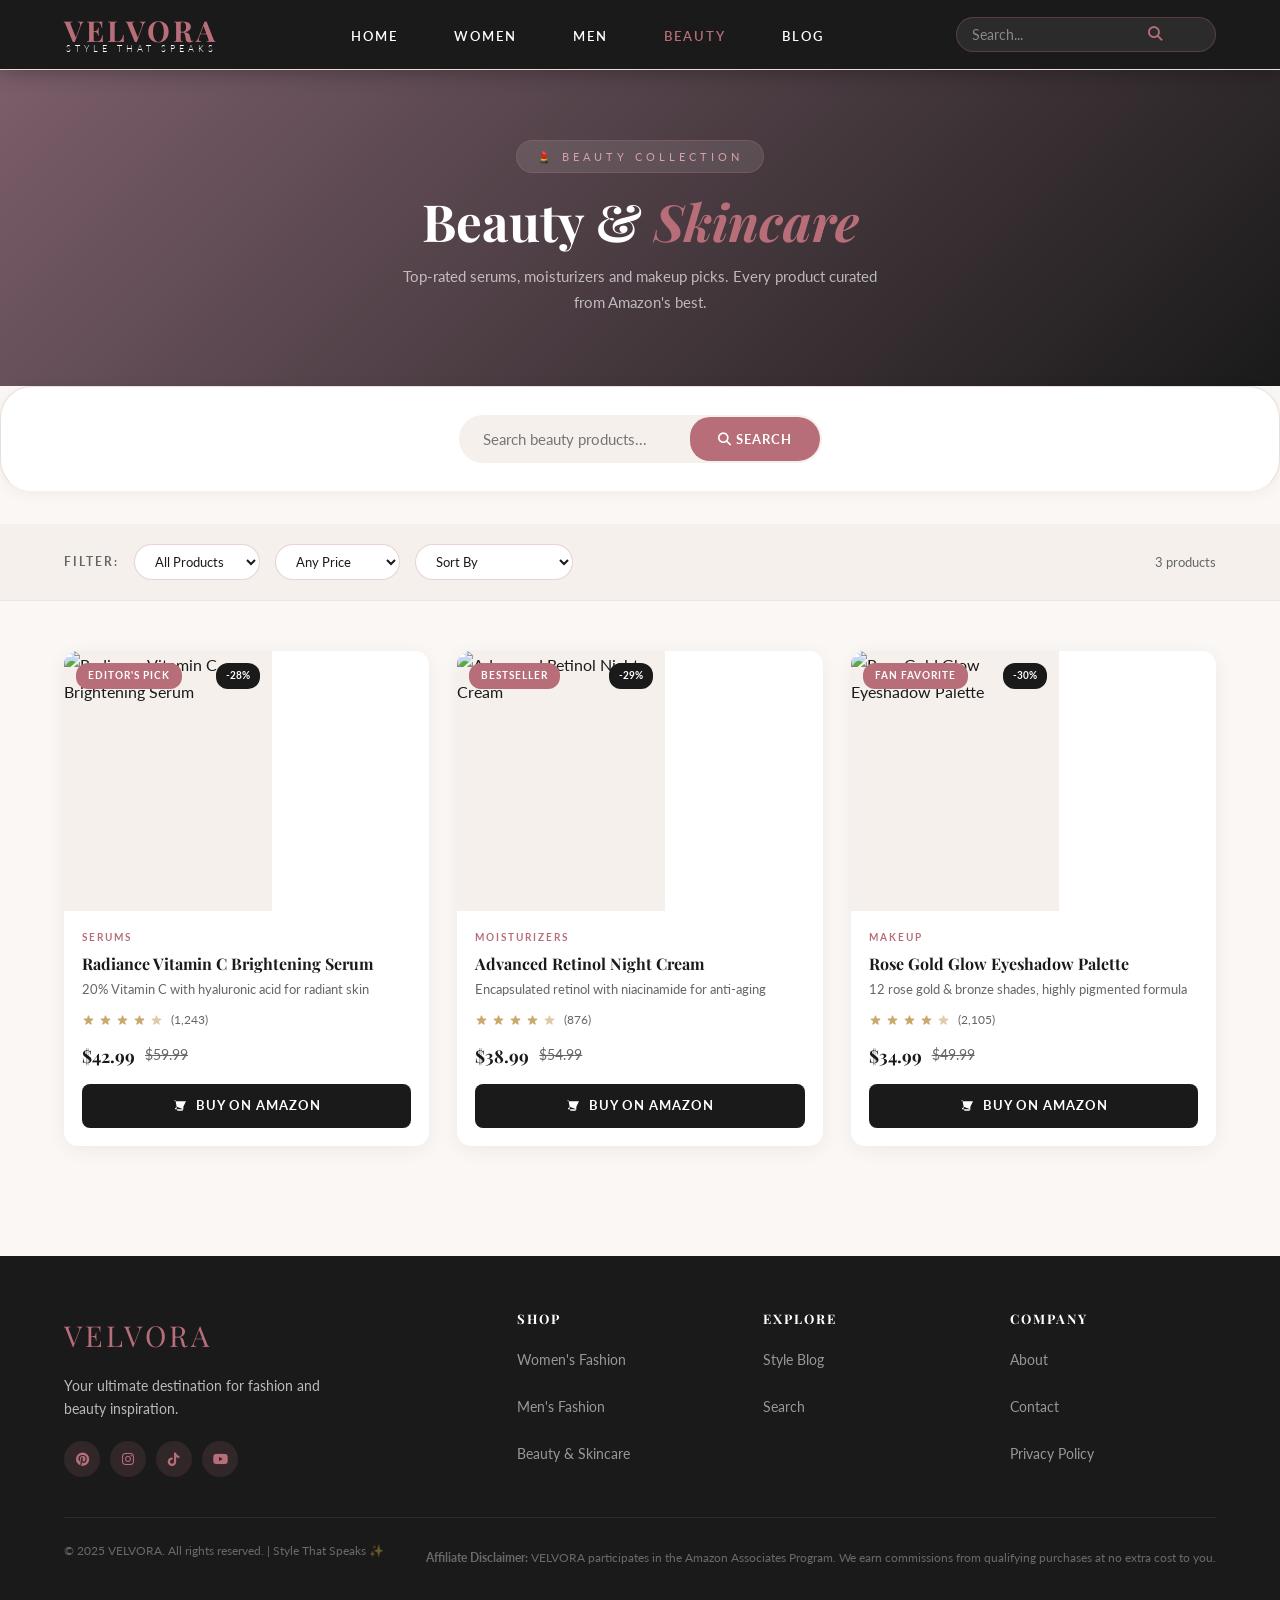
==== beauty-skincare.html @ 5a8d18d8 "Add files via upload" ====
<!DOCTYPE html>
<html lang="en">
<head>
  <meta charset="UTF-8">
  <meta name="viewport" content="width=device-width, initial-scale=1.0">
  <title>Beauty & Skincare | VELVORA - Style That Speaks</title>
  <meta name="description" content="Shop the best beauty and skincare products on Amazon. Curated serums, moisturizers, makeup palettes and more. Hand-picked by VELVORA.">
  <meta name="keywords" content="beauty skincare, vitamin c serum, retinol cream, eyeshadow palette, amazon beauty, VELVORA">
  <meta name="robots" content="index, follow">
  <link rel="canonical" href="https://velvora.github.io/beauty-skincare.html">
  <meta property="og:title" content="Beauty & Skincare - VELVORA">
  <meta property="og:description" content="Top-rated beauty and skincare picks. Shop on Amazon with fast US shipping.">
  <meta property="og:url" content="https://velvora.github.io/beauty-skincare.html">
  <link href="https://fonts.googleapis.com/css2?family=Playfair+Display:ital,wght@0,400;0,600;0,700;1,400&family=Lato:wght@300;400;700&display=swap" rel="stylesheet">
  <link rel="stylesheet" href="https://cdnjs.cloudflare.com/ajax/libs/font-awesome/6.4.0/css/all.min.css">
  <link rel="stylesheet" href="style.css">
  <style>
    :root{--rose-gold:#B76E79;--rose-gold-light:#D4A0A8;--rose-gold-dark:#8B4E58;--black:#1a1a1a;--dark-gray:#2d2d2d;--medium-gray:#666;--light-gray:#f0f0f0;--beige:#F5F0EB;--cream:#FAF7F4;--white:#fff;--gold:#C9A96E}
    *{margin:0;padding:0;box-sizing:border-box}
    body{font-family:'Lato',sans-serif;background:var(--cream);color:var(--black);line-height:1.7}
    .navbar{background:var(--black);padding:0 5%;display:flex;align-items:center;justify-content:space-between;position:sticky;top:0;z-index:1000;height:70px;box-shadow:0 2px 20px rgba(0,0,0,.3)}
    .nav-logo{font-family:'Playfair Display',serif;font-size:1.8rem;color:var(--rose-gold);text-decoration:none;letter-spacing:3px;font-weight:700;line-height:1}
    .nav-logo span{color:var(--white);font-size:.55rem;letter-spacing:4px;display:block;text-align:center;font-family:'Lato',sans-serif;font-weight:300}
    .nav-links{display:flex;list-style:none;gap:2rem;align-items:center}
    .nav-links a{color:var(--white);text-decoration:none;font-size:.82rem;letter-spacing:2px;text-transform:uppercase;transition:color .3s}
    .nav-links a:hover,.nav-links a.active{color:var(--rose-gold)}
    .nav-search{display:flex;align-items:center;background:rgba(255,255,255,.08);border-radius:25px;padding:6px 15px;border:1px solid rgba(183,110,121,.3)}
    .nav-search input{background:none;border:none;color:var(--white);outline:none;font-size:.85rem;width:160px;font-family:'Lato',sans-serif}
    .nav-search input::placeholder{color:rgba(255,255,255,.45)}
    .nav-search button{background:none;border:none;color:var(--rose-gold);cursor:pointer;font-size:.9rem;padding:0 0 0 8px}
    .hamburger{display:none;color:var(--white);font-size:1.5rem;cursor:pointer}
    .mobile-menu{display:none;flex-direction:column;background:var(--dark-gray);padding:20px 5%}
    .mobile-menu.open{display:flex}
    .mobile-menu a{color:var(--white);text-decoration:none;padding:12px 0;border-bottom:1px solid rgba(255,255,255,.08);font-size:.9rem}
    .page-hero{background:linear-gradient(135deg,#7B5E6A 0%,var(--black) 100%);padding:70px 5%;text-align:center}
    .page-hero-tag{display:inline-block;background:rgba(255,255,255,.1);color:var(--rose-gold-light);font-size:.7rem;letter-spacing:4px;text-transform:uppercase;padding:6px 20px;border-radius:20px;margin-bottom:18px;border:1px solid rgba(183,110,121,.3)}
    .page-hero h1{font-family:'Playfair Display',serif;font-size:clamp(2rem,5vw,3.2rem);color:var(--white);margin-bottom:12px}
    .page-hero h1 span{color:var(--rose-gold);font-style:italic}
    .page-hero p{color:rgba(255,255,255,.65);font-size:.95rem;max-width:500px;margin:0 auto}
    .page-search{background:var(--white);padding:28px 5%;border-bottom:1px solid rgba(183,110,121,.1);box-shadow:0 2px 15px rgba(0,0,0,.05)}
    .search-wrap{max-width:650px;margin:0 auto}
    .search-bar{display:flex;background:var(--beige);border:2px solid transparent;border-radius:50px;overflow:hidden;transition:border-color .3s}
    .search-bar:focus-within{border-color:var(--rose-gold)}
    .search-bar input{flex:1;padding:13px 22px;border:none;background:none;font-size:.93rem;outline:none;font-family:'Lato',sans-serif;color:var(--black)}
    .search-bar button{background:var(--rose-gold);color:var(--white);border:none;padding:13px 28px;cursor:pointer;font-size:.82rem;font-family:'Lato',sans-serif;letter-spacing:1px;text-transform:uppercase;font-weight:700;transition:background .3s}
    .search-bar button:hover{background:var(--rose-gold-dark)}
    .filters-bar{background:var(--beige);padding:20px 5%;display:flex;gap:15px;align-items:center;flex-wrap:wrap;border-bottom:1px solid rgba(183,110,121,.1)}
    .filter-label{font-size:.75rem;letter-spacing:2px;text-transform:uppercase;color:var(--medium-gray);font-weight:700}
    .filter-select{padding:8px 16px;border:1.5px solid rgba(183,110,121,.3);border-radius:20px;background:var(--white);font-family:'Lato',sans-serif;font-size:.82rem;color:var(--black);cursor:pointer;outline:none;transition:border-color .3s}
    .filter-select:focus{border-color:var(--rose-gold)}
    .result-count{margin-left:auto;font-size:.82rem;color:var(--medium-gray)}
    .products-section{padding:50px 5%}
    .products-grid{display:grid;grid-template-columns:repeat(auto-fill,minmax(280px,1fr));gap:28px;max-width:1300px;margin:0 auto}
    .product-card{background:var(--white);border-radius:14px;overflow:hidden;box-shadow:0 4px 20px rgba(0,0,0,.06);transition:all .3s}
    .product-card:hover{transform:translateY(-6px);box-shadow:0 20px 50px rgba(183,110,121,.15)}
    .product-image-wrap{position:relative;height:260px;overflow:hidden;background:var(--beige)}
    .product-image-wrap img{width:100%;height:100%;object-fit:cover;transition:transform .4s}
    .product-card:hover .product-image-wrap img{transform:scale(1.05)}
    .product-badge{position:absolute;top:12px;left:12px;background:var(--rose-gold);color:var(--white);padding:4px 12px;border-radius:12px;font-size:.65rem;letter-spacing:1px;text-transform:uppercase;font-weight:700;z-index:2}
    .product-discount{position:absolute;top:12px;right:12px;background:var(--black);color:var(--white);padding:4px 10px;border-radius:12px;font-size:.65rem;font-weight:700;z-index:2}
    .product-overlay{position:absolute;inset:0;background:rgba(0,0,0,.4);display:flex;align-items:center;justify-content:center;opacity:0;transition:opacity .3s}
    .product-card:hover .product-overlay{opacity:1}
    .btn-quick-view{background:var(--white);color:var(--black);padding:10px 22px;border-radius:25px;text-decoration:none;font-size:.78rem;font-weight:700;letter-spacing:1px;text-transform:uppercase;transition:all .3s}
    .btn-quick-view:hover{background:var(--rose-gold);color:var(--white)}
    .product-info{padding:18px}
    .product-category-tag{font-size:.65rem;letter-spacing:2px;text-transform:uppercase;color:var(--rose-gold);font-weight:700}
    .product-name{font-family:'Playfair Display',serif;font-size:1rem;margin:6px 0;line-height:1.35}
    .product-name a{color:var(--black);text-decoration:none;transition:color .3s}
    .product-name a:hover{color:var(--rose-gold)}
    .product-short-desc{font-size:.82rem;color:var(--medium-gray);margin-bottom:10px;line-height:1.5}
    .product-rating{display:flex;align-items:center;gap:4px;margin-bottom:10px}
    .star{width:14px;height:14px}
    .star.filled path{fill:#C9A96E}
    .star.half path{fill:#C9A96E;opacity:.6}
    .star.empty path{fill:#ddd}
    .rating-count{font-size:.75rem;color:var(--medium-gray)}
    .product-price-row{display:flex;align-items:center;gap:10px;margin-bottom:14px}
    .product-price{font-size:1.1rem;font-weight:700;color:var(--black)}
    .product-original-price{font-size:.85rem;color:var(--medium-gray);text-decoration:line-through}
    .btn-buy{display:flex;align-items:center;justify-content:center;gap:8px;background:var(--black);color:var(--white);padding:11px;border-radius:8px;text-decoration:none;font-size:.8rem;font-weight:700;letter-spacing:1px;text-transform:uppercase;transition:all .3s;width:100%}
    .btn-buy:hover{background:var(--rose-gold)}
    .btn-buy svg{width:16px;height:16px}
    .no-results{text-align:center;padding:70px 20px;display:none}
    .no-results i{font-size:3rem;color:var(--rose-gold-light);margin-bottom:15px;display:block}
    .no-results h3{font-family:'Playfair Display',serif;font-size:1.4rem;margin-bottom:10px}
    footer{background:var(--black);color:rgba(255,255,255,.7);padding:55px 5% 25px;margin-top:60px}
    .footer-grid{display:grid;grid-template-columns:2fr 1fr 1fr 1fr;gap:40px;margin-bottom:40px}
    .footer-logo{font-family:'Playfair Display',serif;font-size:1.8rem;color:var(--rose-gold);letter-spacing:3px;margin-bottom:15px;display:block}
    .footer-brand p{font-size:.85rem;line-height:1.7;margin-bottom:20px}
    .footer-social{display:flex;gap:10px}
    .footer-social a{width:36px;height:36px;border-radius:50%;background:rgba(183,110,121,.15);display:flex;align-items:center;justify-content:center;color:var(--rose-gold);text-decoration:none;transition:all .3s;font-size:.85rem}
    .footer-social a:hover{background:var(--rose-gold);color:var(--white)}
    .footer-col h5{color:var(--white);font-size:.82rem;letter-spacing:2px;text-transform:uppercase;margin-bottom:18px;font-family:'Playfair Display',serif}
    .footer-col ul{list-style:none}
    .footer-col ul li{margin-bottom:10px}
    .footer-col ul li a{color:rgba(255,255,255,.55);text-decoration:none;font-size:.85rem;transition:color .3s}
    .footer-col ul li a:hover{color:var(--rose-gold)}
    .footer-bottom{border-top:1px solid rgba(255,255,255,.08);padding-top:22px;text-align:center;font-size:.75rem;color:rgba(255,255,255,.35);line-height:1.8}
    @media(max-width:768px){.nav-links,.nav-search{display:none}.hamburger{display:block}.footer-grid{grid-template-columns:1fr}.filters-bar{flex-direction:column;align-items:flex-start}.result-count{margin-left:0}}
  </style>
</head>
<body>
<nav class="navbar">
  <a href="index.html" class="nav-logo">VELVORA<span>Style That Speaks</span></a>
  <ul class="nav-links">
    <li><a href="index.html">Home</a></li>
    <li><a href="womens-fashion.html">Women</a></li>
    <li><a href="mens-fashion.html">Men</a></li>
    <li><a href="beauty-skincare.html" class="active">Beauty</a></li>
    <li><a href="blog.html">Blog</a></li>
  </ul>
  <div class="nav-search">
    <input type="text" id="navSearchInput" placeholder="Search..." data-search-input>
    <button data-search-btn><i class="fas fa-search"></i></button>
  </div>
  <div class="hamburger" id="menuToggle"><i class="fas fa-bars"></i></div>
</nav>
<nav class="mobile-menu" id="mobileNav">
  <a href="index.html">Home</a>
  <a href="womens-fashion.html">Women's Fashion</a>
  <a href="mens-fashion.html">Men's Fashion</a>
  <a href="beauty-skincare.html">Beauty & Skincare</a>
  <a href="blog.html">Blog</a>
</nav>

<section class="page-hero">
  <span class="page-hero-tag">💄 Beauty Collection</span>
  <h1>Beauty & <span>Skincare</span></h1>
  <p>Top-rated serums, moisturizers and makeup picks. Every product curated from Amazon's best.</p>
</section>

<section class="page-search">
  <div class="search-wrap">
    <div class="search-bar" data-search-form>
      <input type="text" id="pageSearch" placeholder="Search beauty products..." data-search-input>
      <button data-search-btn><i class="fas fa-search"></i> Search</button>
    </div>
  </div>
</section>

<div class="filters-bar">
  <span class="filter-label">Filter:</span>
  <select class="filter-select" id="subcatFilter" onchange="applyFilters()">
    <option value="">All Products</option>
    <option value="Serums">Serums</option>
    <option value="Moisturizers">Moisturizers</option>
    <option value="Makeup">Makeup</option>
    <option value="Cleansers">Cleansers</option>
  </select>
  <select class="filter-select" id="priceFilter" onchange="applyFilters()">
    <option value="">Any Price</option>
    <option value="25">Under $25</option>
    <option value="50">Under $50</option>
    <option value="100">Under $100</option>
  </select>
  <select class="filter-select" id="sortFilter" onchange="applyFilters()">
    <option value="">Sort By</option>
    <option value="price-asc">Price: Low to High</option>
    <option value="price-desc">Price: High to Low</option>
    <option value="rating">Top Rated</option>
  </select>
  <span class="result-count" id="resultCount">Loading...</span>
</div>

<section class="products-section">
  <div class="products-grid" id="productsGrid"></div>
  <div class="no-results" id="noResults">
    <i class="fas fa-search"></i>
    <h3>No products found</h3>
    <p>Try adjusting your search or filters</p>
  </div>
</section>

<footer>
  <div class="footer-grid">
    <div class="footer-brand">
      <span class="footer-logo">VELVORA</span>
      <p>Your ultimate destination for fashion and beauty inspiration.</p>
      <div class="footer-social">
        <a href="#"><i class="fab fa-pinterest"></i></a>
        <a href="#"><i class="fab fa-instagram"></i></a>
        <a href="#"><i class="fab fa-tiktok"></i></a>
        <a href="#"><i class="fab fa-youtube"></i></a>
      </div>
    </div>
    <div class="footer-col"><h5>Shop</h5><ul>
      <li><a href="womens-fashion.html">Women's Fashion</a></li>
      <li><a href="mens-fashion.html">Men's Fashion</a></li>
      <li><a href="beauty-skincare.html">Beauty & Skincare</a></li>
    </ul></div>
    <div class="footer-col"><h5>Explore</h5><ul>
      <li><a href="blog.html">Style Blog</a></li>
      <li><a href="search.html">Search</a></li>
    </ul></div>
    <div class="footer-col"><h5>Company</h5><ul>
      <li><a href="#">About</a></li>
      <li><a href="#">Contact</a></li>
      <li><a href="#">Privacy Policy</a></li>
    </ul></div>
  </div>
  <div class="footer-bottom">
    <p>© 2025 VELVORA. All rights reserved. | Style That Speaks ✨</p>
    <p style="margin-top:8px;font-size:.72rem"><strong>Affiliate Disclaimer:</strong> VELVORA participates in the Amazon Associates Program. We earn commissions from qualifying purchases at no extra cost to you.</p>
  </div>
</footer>

<!-- ✅ SCRIPTS AT BOTTOM -->
<script src="products.js"></script>
<script src="posts.js"></script>
<script src="search.js"></script>
<script>
  document.addEventListener('DOMContentLoaded', function() {
    renderProducts(getProductsByCategory('beauty-skincare'));
  });

  function renderProducts(products) {
    const grid = document.getElementById('productsGrid');
    const noResults = document.getElementById('noResults');
    const count = document.getElementById('resultCount');
    if (!products || products.length === 0) {
      grid.innerHTML = '';
      noResults.style.display = 'block';
      count.textContent = '0 products';
      return;
    }
    noResults.style.display = 'none';
    count.textContent = products.length + ' products';
    grid.innerHTML = products.map(p => buildProductCard(p)).join('');
  }

  function applyFilters() {
    let products = getProductsByCategory('beauty-skincare');
    const subcat = document.getElementById('subcatFilter').value;
    const maxPrice = document.getElementById('priceFilter').value;
    const sort = document.getElementById('sortFilter').value;
    const query = document.getElementById('pageSearch').value.toLowerCase().trim();
    if (subcat) products = products.filter(p => p.subcategory === subcat);
    if (maxPrice) products = Search.filterByPrice(products, maxPrice);
    if (query) products = products.filter(p =>
      p.name.toLowerCase().includes(query) ||
      p.shortDesc.toLowerCase().includes(query) ||
      (p.tags||[]).some(t => t.toLowerCase().includes(query))
    );
    if (sort) products = Search.sortProducts(products, sort);
    renderProducts(products);
  }

  document.getElementById('pageSearch').addEventListener('keyup', applyFilters);
</script>
</body>
</html>
---- style.css ----
/* ============================================================
   VELVORA - Complete Stylesheet
   Style That Speaks
   ============================================================ */

/* ─── Google Fonts ─────────────────────────────────────────── */
@import url('https://fonts.googleapis.com/css2?family=Playfair+Display:ital,wght@0,400;0,600;0,700;1,400&family=Poppins:wght@300;400;500;600&display=swap');

/* ─── CSS Variables ─────────────────────────────────────────── */
:root {
  --rose-gold: #B76E79;
  --rose-gold-light: #d4a0aa;
  --rose-gold-dark: #8f4f5c;
  --black: #1a1a1a;
  --black-soft: #2d2d2d;
  --cream: #F5F0EB;
  --cream-dark: #ede5dc;
  --white: #FFFFFF;
  --text-body: #444;
  --text-muted: #888;
  --border: #e8e0d8;
  --shadow-sm: 0 2px 12px rgba(183,110,121,0.08);
  --shadow-md: 0 8px 32px rgba(183,110,121,0.15);
  --shadow-lg: 0 20px 60px rgba(26,26,26,0.15);
  --radius: 4px;
  --radius-lg: 12px;
  --font-heading: 'Playfair Display', Georgia, serif;
  --font-body: 'Poppins', sans-serif;
  --transition: 0.3s cubic-bezier(0.4, 0, 0.2, 1);
  --max-width: 1240px;
  --nav-height: 72px;
}

/* ─── Reset & Base ──────────────────────────────────────────── */
*, *::before, *::after { box-sizing: border-box; margin: 0; padding: 0; }
html { scroll-behavior: smooth; font-size: 16px; }
body {
  font-family: var(--font-body);
  color: var(--text-body);
  background: var(--cream);
  line-height: 1.7;
  -webkit-font-smoothing: antialiased;
}
img { max-width: 100%; height: auto; display: block; }
a { text-decoration: none; color: inherit; }
ul { list-style: none; }
button { cursor: pointer; font-family: var(--font-body); }
input, select, textarea { font-family: var(--font-body); }

/* ─── Typography ────────────────────────────────────────────── */
h1, h2, h3, h4, h5, h6 { font-family: var(--font-heading); color: var(--black); line-height: 1.2; }
h1 { font-size: clamp(2rem, 5vw, 3.5rem); }
h2 { font-size: clamp(1.6rem, 3vw, 2.4rem); }
h3 { font-size: clamp(1.1rem, 2vw, 1.4rem); }
p { margin-bottom: 1rem; }

/* ─── Layout Utilities ──────────────────────────────────────── */
.container { max-width: var(--max-width); margin: 0 auto; padding: 0 24px; }
.section { padding: 80px 0; }
.section-sm { padding: 48px 0; }
.grid-2 { display: grid; grid-template-columns: repeat(2, 1fr); gap: 24px; }
.grid-3 { display: grid; grid-template-columns: repeat(3, 1fr); gap: 24px; }
.grid-4 { display: grid; grid-template-columns: repeat(4, 1fr); gap: 24px; }
.flex { display: flex; align-items: center; }
.flex-between { display: flex; align-items: center; justify-content: space-between; }
.text-center { text-align: center; }
.text-rose { color: var(--rose-gold); }

/* ─── Section Headers ───────────────────────────────────────── */
.section-header { text-align: center; margin-bottom: 48px; }
.section-label {
  display: inline-block;
  font-size: 0.75rem;
  font-weight: 600;
  letter-spacing: 3px;
  text-transform: uppercase;
  color: var(--rose-gold);
  margin-bottom: 12px;
}
.section-title { margin-bottom: 12px; }
.section-subtitle { color: var(--text-muted); max-width: 520px; margin: 0 auto; font-size: 0.95rem; }
.divider {
  display: block;
  width: 48px;
  height: 2px;
  background: var(--rose-gold);
  margin: 16px auto 0;
}

/* ─── Buttons ───────────────────────────────────────────────── */
.btn {
  display: inline-flex;
  align-items: center;
  gap: 8px;
  padding: 14px 32px;
  font-size: 0.85rem;
  font-weight: 600;
  letter-spacing: 1.5px;
  text-transform: uppercase;
  border: none;
  border-radius: var(--radius);
  transition: var(--transition);
  white-space: nowrap;
}
.btn-primary {
  background: var(--rose-gold);
  color: var(--white);
}
.btn-primary:hover { background: var(--rose-gold-dark); transform: translateY(-2px); box-shadow: var(--shadow-md); }
.btn-outline {
  background: transparent;
  color: var(--white);
  border: 2px solid var(--white);
}
.btn-outline:hover { background: var(--white); color: var(--black); }
.btn-dark {
  background: var(--black);
  color: var(--white);
}
.btn-dark:hover { background: var(--rose-gold); }
.btn-buy {
  display: flex;
  align-items: center;
  justify-content: center;
  gap: 8px;
  width: 100%;
  padding: 12px;
  background: var(--black);
  color: var(--white);
  font-size: 0.8rem;
  font-weight: 600;
  letter-spacing: 1px;
  text-transform: uppercase;
  border: none;
  border-radius: var(--radius);
  transition: var(--transition);
}
.btn-buy:hover { background: var(--rose-gold); transform: translateY(-1px); }
.btn-buy svg { width: 15px; height: 15px; }
.btn-read-more {
  font-size: 0.8rem;
  font-weight: 600;
  letter-spacing: 1px;
  text-transform: uppercase;
  color: var(--rose-gold);
  transition: var(--transition);
}
.btn-read-more:hover { color: var(--rose-gold-dark); letter-spacing: 1.5px; }
.btn-quick-view {
  background: var(--white);
  color: var(--black);
  font-size: 0.75rem;
  font-weight: 600;
  letter-spacing: 1px;
  text-transform: uppercase;
  padding: 10px 20px;
  border-radius: var(--radius);
  transition: var(--transition);
}
.btn-quick-view:hover { background: var(--rose-gold); color: var(--white); }

/* ─── Navigation ────────────────────────────────────────────── */
.navbar {
  position: sticky;
  top: 0;
  z-index: 1000;
  background: var(--white);
  border-bottom: 1px solid var(--border);
  height: var(--nav-height);
  transition: box-shadow var(--transition);
}
.navbar.scrolled { box-shadow: var(--shadow-md); }
.navbar-inner {
  display: flex;
  align-items: center;
  justify-content: space-between;
  height: 100%;
  max-width: var(--max-width);
  margin: 0 auto;
  padding: 0 24px;
  gap: 24px;
}
.nav-logo {
  font-family: var(--font-heading);
  font-size: 1.7rem;
  font-weight: 700;
  color: var(--black);
  letter-spacing: 3px;
  text-transform: uppercase;
  flex-shrink: 0;
}
.nav-logo span { color: var(--rose-gold); }
.nav-links {
  display: flex;
  align-items: center;
  gap: 8px;
}
.nav-links a {
  font-size: 0.78rem;
  font-weight: 600;
  letter-spacing: 1.2px;
  text-transform: uppercase;
  color: var(--black-soft);
  padding: 6px 12px;
  border-radius: var(--radius);
  transition: var(--transition);
  white-space: nowrap;
}
.nav-links a:hover, .nav-links a.active { color: var(--rose-gold); }
.nav-search {
  display: flex;
  align-items: center;
  background: var(--cream);
  border: 1px solid var(--border);
  border-radius: 24px;
  padding: 8px 16px;
  gap: 8px;
  flex: 1;
  max-width: 260px;
}
.nav-search input {
  background: none;
  border: none;
  outline: none;
  font-size: 0.82rem;
  color: var(--black);
  width: 100%;
}
.nav-search input::placeholder { color: var(--text-muted); }
.nav-search svg { color: var(--text-muted); flex-shrink: 0; }
.nav-search-btn {
  background: none;
  border: none;
  padding: 0;
  color: var(--text-muted);
  transition: color var(--transition);
}
.nav-search-btn:hover { color: var(--rose-gold); }
.menu-toggle {
  display: none;
  flex-direction: column;
  gap: 5px;
  background: none;
  border: none;
  padding: 4px;
}
.menu-toggle span {
  display: block;
  width: 22px;
  height: 2px;
  background: var(--black);
  transition: var(--transition);
}
.menu-toggle.active span:nth-child(1) { transform: translateY(7px) rotate(45deg); }
.menu-toggle.active span:nth-child(2) { opacity: 0; }
.menu-toggle.active span:nth-child(3) { transform: translateY(-7px) rotate(-45deg); }

/* Mobile nav */
.mobile-nav {
  display: none;
  position: fixed;
  top: var(--nav-height);
  left: 0;
  right: 0;
  background: var(--white);
  border-bottom: 1px solid var(--border);
  padding: 20px 24px;
  z-index: 999;
  flex-direction: column;
  gap: 4px;
  box-shadow: var(--shadow-lg);
}
.mobile-nav.open { display: flex; }
.mobile-nav a {
  font-size: 0.9rem;
  font-weight: 600;
  letter-spacing: 1px;
  text-transform: uppercase;
  color: var(--black);
  padding: 12px 0;
  border-bottom: 1px solid var(--border);
  transition: color var(--transition);
}
.mobile-nav a:last-child { border-bottom: none; }
.mobile-nav a:hover { color: var(--rose-gold); }

/* ─── Hero Section ──────────────────────────────────────────── */
.hero {
  position: relative;
  min-height: 88vh;
  display: flex;
  align-items: center;
  background: var(--black);
  overflow: hidden;
}
.hero-bg {
  position: absolute;
  inset: 0;
  background-image: url('https://images.unsplash.com/photo-1558769132-cb1aea458c5e?w=1600&q=80');
  background-size: cover;
  background-position: center;
  opacity: 0.35;
}
.hero-content {
  position: relative;
  z-index: 2;
  max-width: 640px;
  padding: 0 24px;
  margin: 0 auto;
  animation: fadeUp 0.8s ease both;
}
.hero-content .section-label { color: var(--rose-gold-light); }
.hero h1 { color: var(--white); margin-bottom: 20px; }
.hero h1 em { font-style: italic; color: var(--rose-gold-light); }
.hero p { color: rgba(255,255,255,0.75); font-size: 1.05rem; margin-bottom: 36px; max-width: 480px; }
.hero-btns { display: flex; gap: 16px; flex-wrap: wrap; }
.hero-page {
  min-height: 42vh;
  background: var(--black);
  display: flex;
  align-items: center;
  justify-content: center;
  text-align: center;
  position: relative;
  overflow: hidden;
}
.hero-page .hero-bg { opacity: 0.25; }
.hero-page-content { position: relative; z-index: 2; }
.hero-page-content h1 { color: var(--white); margin-bottom: 12px; }
.hero-page-content p { color: rgba(255,255,255,0.7); }
.breadcrumb {
  display: flex;
  align-items: center;
  gap: 8px;
  justify-content: center;
  margin-top: 16px;
  font-size: 0.8rem;
  color: rgba(255,255,255,0.5);
}
.breadcrumb a { color: var(--rose-gold-light); }
.breadcrumb a:hover { color: var(--white); }

/* ─── Category Cards ────────────────────────────────────────── */
.categories-grid {
  display: grid;
  grid-template-columns: repeat(3, 1fr);
  gap: 20px;
}
.category-card {
  position: relative;
  border-radius: var(--radius-lg);
  overflow: hidden;
  height: 360px;
  cursor: pointer;
  transition: transform var(--transition);
}
.category-card:hover { transform: translateY(-6px); }
.category-card img {
  width: 100%;
  height: 100%;
  object-fit: cover;
  transition: transform 0.6s ease;
}
.category-card:hover img { transform: scale(1.05); }
.category-card-overlay {
  position: absolute;
  inset: 0;
  background: linear-gradient(to top, rgba(26,26,26,0.75) 0%, rgba(26,26,26,0.1) 60%);
  display: flex;
  flex-direction: column;
  align-items: center;
  justify-content: flex-end;
  padding: 32px 24px;
  text-align: center;
}
.category-card-overlay h3 { color: var(--white); font-size: 1.4rem; margin-bottom: 8px; }
.category-card-overlay p { color: rgba(255,255,255,0.7); font-size: 0.82rem; margin-bottom: 16px; }
.btn-category {
  font-size: 0.72rem;
  font-weight: 600;
  letter-spacing: 1.5px;
  text-transform: uppercase;
  color: var(--white);
  border: 1px solid rgba(255,255,255,0.5);
  padding: 8px 20px;
  border-radius: var(--radius);
  transition: var(--transition);
}
.btn-category:hover { background: var(--rose-gold); border-color: var(--rose-gold); }

/* ─── Product Cards ─────────────────────────────────────────── */
.products-grid {
  display: grid;
  grid-template-columns: repeat(auto-fill, minmax(280px, 1fr));
  gap: 24px;
}
.product-card {
  background: var(--white);
  border-radius: var(--radius-lg);
  overflow: hidden;
  box-shadow: var(--shadow-sm);
  transition: var(--transition);
}
.product-card:hover { transform: translateY(-6px); box-shadow: var(--shadow-md); }
.product-image-wrap {
  position: relative;
  overflow: hidden;
  aspect-ratio: 4/5;
  background: var(--cream);
}
.product-image-wrap img {
  width: 100%;
  height: 100%;
  object-fit: cover;
  transition: transform 0.6s ease;
}
.product-card:hover .product-image-wrap img { transform: scale(1.06); }
.product-overlay {
  position: absolute;
  inset: 0;
  background: rgba(26,26,26,0.4);
  display: flex;
  align-items: center;
  justify-content: center;
  opacity: 0;
  transition: var(--transition);
}
.product-card:hover .product-overlay { opacity: 1; }
.product-badge {
  position: absolute;
  top: 12px;
  left: 12px;
  background: var(--rose-gold);
  color: var(--white);
  font-size: 0.68rem;
  font-weight: 700;
  letter-spacing: 0.5px;
  padding: 4px 10px;
  border-radius: 20px;
  text-transform: uppercase;
}
.product-discount {
  position: absolute;
  top: 12px;
  right: 12px;
  background: var(--black);
  color: var(--white);
  font-size: 0.68rem;
  font-weight: 700;
  padding: 4px 8px;
  border-radius: var(--radius);
}
.product-info { padding: 18px 20px 20px; }
.product-category-tag {
  font-size: 0.7rem;
  font-weight: 600;
  letter-spacing: 1.5px;
  text-transform: uppercase;
  color: var(--rose-gold);
  margin-bottom: 6px;
  display: block;
}
.product-name {
  font-size: 1rem;
  margin-bottom: 8px;
  line-height: 1.3;
}
.product-name a { color: var(--black); transition: color var(--transition); }
.product-name a:hover { color: var(--rose-gold); }
.product-short-desc {
  font-size: 0.8rem;
  color: var(--text-muted);
  margin-bottom: 10px;
  line-height: 1.5;
  display: -webkit-box;
  -webkit-line-clamp: 2;
  -webkit-box-orient: vertical;
  overflow: hidden;
}
.product-rating { display: flex; align-items: center; gap: 4px; margin-bottom: 10px; }
.product-rating .star {
  width: 13px;
  height: 13px;
}
.star.filled path { fill: #f4b942; }
.star.half path { fill: #f4b942; opacity: 0.5; }
.star.empty path { fill: var(--border); }
.rating-count { font-size: 0.72rem; color: var(--text-muted); margin-left: 4px; }
.product-price-row { display: flex; align-items: center; gap: 10px; margin-bottom: 14px; }
.product-price { font-family: var(--font-heading); font-size: 1.15rem; font-weight: 700; color: var(--rose-gold); }
.product-original-price { font-size: 0.85rem; color: var(--text-muted); text-decoration: line-through; }

/* ─── Filter Bar ────────────────────────────────────────────── */
.filter-bar {
  background: var(--white);
  border: 1px solid var(--border);
  border-radius: var(--radius-lg);
  padding: 20px 24px;
  margin-bottom: 32px;
  display: flex;
  align-items: center;
  gap: 16px;
  flex-wrap: wrap;
}
.filter-bar label { font-size: 0.78rem; font-weight: 600; letter-spacing: 0.5px; text-transform: uppercase; color: var(--text-muted); }
.filter-select {
  padding: 8px 14px;
  border: 1px solid var(--border);
  border-radius: var(--radius);
  font-size: 0.82rem;
  background: var(--cream);
  color: var(--black);
  outline: none;
  transition: border-color var(--transition);
}
.filter-select:focus { border-color: var(--rose-gold); }
.filter-count { margin-left: auto; font-size: 0.8rem; color: var(--text-muted); }
.page-search {
  display: flex;
  align-items: center;
  background: var(--white);
  border: 1px solid var(--border);
  border-radius: 32px;
  padding: 12px 20px;
  gap: 10px;
  margin-bottom: 32px;
}
.page-search input {
  flex: 1;
  border: none;
  outline: none;
  font-size: 0.9rem;
  color: var(--black);
  background: none;
}
.page-search button {
  background: var(--rose-gold);
  border: none;
  border-radius: 20px;
  color: white;
  padding: 6px 16px;
  font-size: 0.78rem;
  font-weight: 600;
  transition: var(--transition);
}
.page-search button:hover { background: var(--rose-gold-dark); }

/* ─── Blog Cards ────────────────────────────────────────────── */
.posts-grid {
  display: grid;
  grid-template-columns: repeat(auto-fill, minmax(320px, 1fr));
  gap: 28px;
}
.post-card {
  background: var(--white);
  border-radius: var(--radius-lg);
  overflow: hidden;
  box-shadow: var(--shadow-sm);
  transition: var(--transition);
}
.post-card:hover { transform: translateY(-5px); box-shadow: var(--shadow-md); }
.post-image-wrap {
  position: relative;
  aspect-ratio: 16/9;
  overflow: hidden;
}
.post-image-wrap img {
  width: 100%;
  height: 100%;
  object-fit: cover;
  transition: transform 0.6s ease;
}
.post-card:hover .post-image-wrap img { transform: scale(1.05); }
.post-category-tag {
  position: absolute;
  bottom: 12px;
  left: 12px;
  background: var(--rose-gold);
  color: var(--white);
  font-size: 0.68rem;
  font-weight: 700;
  letter-spacing: 0.5px;
  text-transform: uppercase;
  padding: 4px 10px;
  border-radius: 20px;
}
.post-info { padding: 22px; }
.post-meta { display: flex; align-items: center; gap: 6px; font-size: 0.75rem; color: var(--text-muted); margin-bottom: 10px; }
.post-title { font-size: 1.1rem; margin-bottom: 10px; line-height: 1.3; }
.post-title a { color: var(--black); transition: color var(--transition); }
.post-title a:hover { color: var(--rose-gold); }
.post-excerpt { font-size: 0.82rem; color: var(--text-muted); margin-bottom: 16px; line-height: 1.6; display: -webkit-box; -webkit-line-clamp: 3; -webkit-box-orient: vertical; overflow: hidden; }

/* ─── Single Product Page ───────────────────────────────────── */
.product-single { padding: 60px 0; }
.product-single-grid { display: grid; grid-template-columns: 1fr 1fr; gap: 60px; align-items: start; }
.product-single-image { border-radius: var(--radius-lg); overflow: hidden; aspect-ratio: 4/5; }
.product-single-image img { width: 100%; height: 100%; object-fit: cover; }
.product-single-info { position: sticky; top: calc(var(--nav-height) + 20px); }
.product-single-info .product-category-tag { font-size: 0.75rem; }
.product-single-info h1 { font-size: 2rem; margin-bottom: 16px; }
.product-single-rating { display: flex; align-items: center; gap: 8px; margin-bottom: 20px; }
.product-single-price { font-family: var(--font-heading); font-size: 2rem; color: var(--rose-gold); margin-bottom: 6px; }
.product-single-original { font-size: 1rem; color: var(--text-muted); text-decoration: line-through; margin-bottom: 24px; }
.product-single-desc { font-size: 0.9rem; line-height: 1.8; color: var(--text-body); margin-bottom: 32px; }
.product-single-actions { display: flex; flex-direction: column; gap: 12px; margin-bottom: 28px; }
.product-single-actions .btn-buy { padding: 16px; font-size: 0.85rem; }
.btn-pinterest {
  display: flex;
  align-items: center;
  justify-content: center;
  gap: 8px;
  padding: 12px;
  background: #E60023;
  color: var(--white);
  font-size: 0.8rem;
  font-weight: 600;
  letter-spacing: 0.5px;
  border-radius: var(--radius);
  transition: var(--transition);
}
.btn-pinterest:hover { background: #c0001e; }
.product-tags { display: flex; flex-wrap: wrap; gap: 8px; }
.product-tag {
  background: var(--cream);
  color: var(--text-muted);
  font-size: 0.72rem;
  padding: 4px 12px;
  border-radius: 20px;
  border: 1px solid var(--border);
}

/* ─── Newsletter ────────────────────────────────────────────── */
.newsletter { background: var(--black); padding: 80px 0; }
.newsletter .section-label { color: var(--rose-gold-light); }
.newsletter h2 { color: var(--white); margin-bottom: 12px; }
.newsletter p { color: rgba(255,255,255,0.65); margin-bottom: 36px; }
.newsletter-form {
  display: flex;
  gap: 0;
  max-width: 460px;
  margin: 0 auto;
  border-radius: var(--radius);
  overflow: hidden;
  box-shadow: var(--shadow-lg);
}
.newsletter-form input {
  flex: 1;
  padding: 16px 20px;
  border: none;
  outline: none;
  font-size: 0.88rem;
  background: var(--white);
  color: var(--black);
}
.newsletter-form button {
  padding: 16px 28px;
  background: var(--rose-gold);
  color: var(--white);
  border: none;
  font-size: 0.8rem;
  font-weight: 700;
  letter-spacing: 1px;
  text-transform: uppercase;
  transition: background var(--transition);
  white-space: nowrap;
}
.newsletter-form button:hover { background: var(--rose-gold-dark); }

/* ─── Footer ────────────────────────────────────────────────── */
.footer {
  background: var(--black-soft);
  color: rgba(255,255,255,0.6);
  padding: 64px 0 0;
}
.footer-grid {
  display: grid;
  grid-template-columns: 2fr 1fr 1fr 1fr;
  gap: 40px;
  margin-bottom: 48px;
}
.footer-brand .nav-logo { margin-bottom: 16px; display: block; }
.footer-brand p { font-size: 0.83rem; line-height: 1.7; max-width: 280px; }
.footer-col h4 {
  font-family: var(--font-heading);
  color: var(--white);
  font-size: 1rem;
  margin-bottom: 20px;
}
.footer-col ul { display: flex; flex-direction: column; gap: 10px; }
.footer-col ul a {
  font-size: 0.82rem;
  color: rgba(255,255,255,0.55);
  transition: color var(--transition);
}
.footer-col ul a:hover { color: var(--rose-gold-light); }
.social-links { display: flex; gap: 12px; margin-top: 20px; }
.social-link {
  width: 38px;
  height: 38px;
  background: rgba(255,255,255,0.08);
  border-radius: 50%;
  display: flex;
  align-items: center;
  justify-content: center;
  transition: var(--transition);
  color: rgba(255,255,255,0.6);
}
.social-link:hover { background: var(--rose-gold); color: var(--white); }
.footer-bottom {
  border-top: 1px solid rgba(255,255,255,0.08);
  padding: 24px 0;
  display: flex;
  align-items: flex-start;
  justify-content: space-between;
  gap: 20px;
  flex-wrap: wrap;
}
.footer-disclaimer {
  font-size: 0.73rem;
  line-height: 1.6;
  max-width: 640px;
}
.footer-bottom-right { font-size: 0.73rem; text-align: right; }

/* ─── Single Post Page ──────────────────────────────────────── */
.post-single { max-width: 780px; margin: 0 auto; padding: 60px 24px; }
.post-single-header { margin-bottom: 36px; }
.post-single-header .post-meta { margin-bottom: 16px; }
.post-single-header h1 { font-size: clamp(1.8rem, 4vw, 2.6rem); margin-bottom: 20px; }
.post-single-image { border-radius: var(--radius-lg); overflow: hidden; margin-bottom: 40px; aspect-ratio: 16/9; }
.post-single-image img { width: 100%; height: 100%; object-fit: cover; }
.post-content h2 { font-size: 1.5rem; margin: 36px 0 16px; color: var(--black); }
.post-content p { font-size: 0.95rem; line-height: 1.9; color: var(--text-body); margin-bottom: 20px; }

/* ─── Search Results ────────────────────────────────────────── */
.search-results { padding: 48px 0; }
.search-results-header { margin-bottom: 40px; }
.search-results-header h2 { margin-bottom: 8px; }
.search-tabs { display: flex; gap: 4px; border-bottom: 2px solid var(--border); margin-bottom: 32px; }
.search-tab {
  padding: 10px 20px;
  font-size: 0.82rem;
  font-weight: 600;
  letter-spacing: 0.5px;
  text-transform: uppercase;
  border: none;
  background: none;
  color: var(--text-muted);
  cursor: pointer;
  border-bottom: 2px solid transparent;
  margin-bottom: -2px;
  transition: var(--transition);
}
.search-tab.active { color: var(--rose-gold); border-bottom-color: var(--rose-gold); }
.search-tab:hover { color: var(--rose-gold); }
.no-results { text-align: center; padding: 60px 0; }
.no-results svg { color: var(--rose-gold); margin-bottom: 16px; }
.no-results h3 { margin-bottom: 8px; }
.no-results p { color: var(--text-muted); }

/* ─── Related Products ──────────────────────────────────────── */
.related-products { background: var(--cream-dark); padding: 60px 0; }

/* ─── Animations ────────────────────────────────────────────── */
@keyframes fadeUp {
  from { opacity: 0; transform: translateY(30px); }
  to { opacity: 1; transform: translateY(0); }
}
.fade-up {
  opacity: 0;
  transform: translateY(20px);
  transition: opacity 0.5s ease, transform 0.5s ease;
}
.fade-up.visible { opacity: 1; transform: none; }

/* ─── Toast Notification ────────────────────────────────────── */
.toast {
  position: fixed;
  bottom: 24px;
  right: 24px;
  background: var(--black);
  color: var(--white);
  padding: 14px 24px;
  border-radius: var(--radius);
  font-size: 0.85rem;
  z-index: 9999;
  animation: toastIn 0.3s ease;
  max-width: 300px;
  box-shadow: var(--shadow-lg);
}
@keyframes toastIn { from { opacity: 0; transform: translateY(10px); } to { opacity: 1; transform: none; } }

/* ─── Responsive ────────────────────────────────────────────── */
@media (max-width: 1024px) {
  .footer-grid { grid-template-columns: 1fr 1fr; }
  .categories-grid { gap: 16px; }
  .product-single-grid { gap: 36px; }
}

@media (max-width: 768px) {
  :root { --nav-height: 64px; }
  .nav-links, .nav-search { display: none; }
  .menu-toggle { display: flex; }
  .section { padding: 56px 0; }
  .categories-grid { grid-template-columns: 1fr; }
  .category-card { height: 260px; }
  .footer-grid { grid-template-columns: 1fr 1fr; gap: 32px; }
  .products-grid { grid-template-columns: repeat(auto-fill, minmax(240px, 1fr)); gap: 16px; }
  .product-single-grid { grid-template-columns: 1fr; }
  .product-single-info { position: static; }
  .posts-grid { grid-template-columns: 1fr; }
  .filter-bar { flex-direction: column; align-items: flex-start; }
  .filter-count { margin-left: 0; }
  .footer-bottom { flex-direction: column; }
  .footer-bottom-right { text-align: left; }
}

@media (max-width: 480px) {
  .container { padding: 0 16px; }
  .hero { min-height: 70vh; }
  .hero-btns { flex-direction: column; }
  .btn { width: 100%; justify-content: center; }
  .newsletter-form { flex-direction: column; border-radius: var(--radius); }
  .newsletter-form input, .newsletter-form button { border-radius: var(--radius); }
  .footer-grid { grid-template-columns: 1fr; }
  .products-grid { grid-template-columns: 1fr 1fr; gap: 12px; }
  .product-info { padding: 12px 14px 14px; }
}
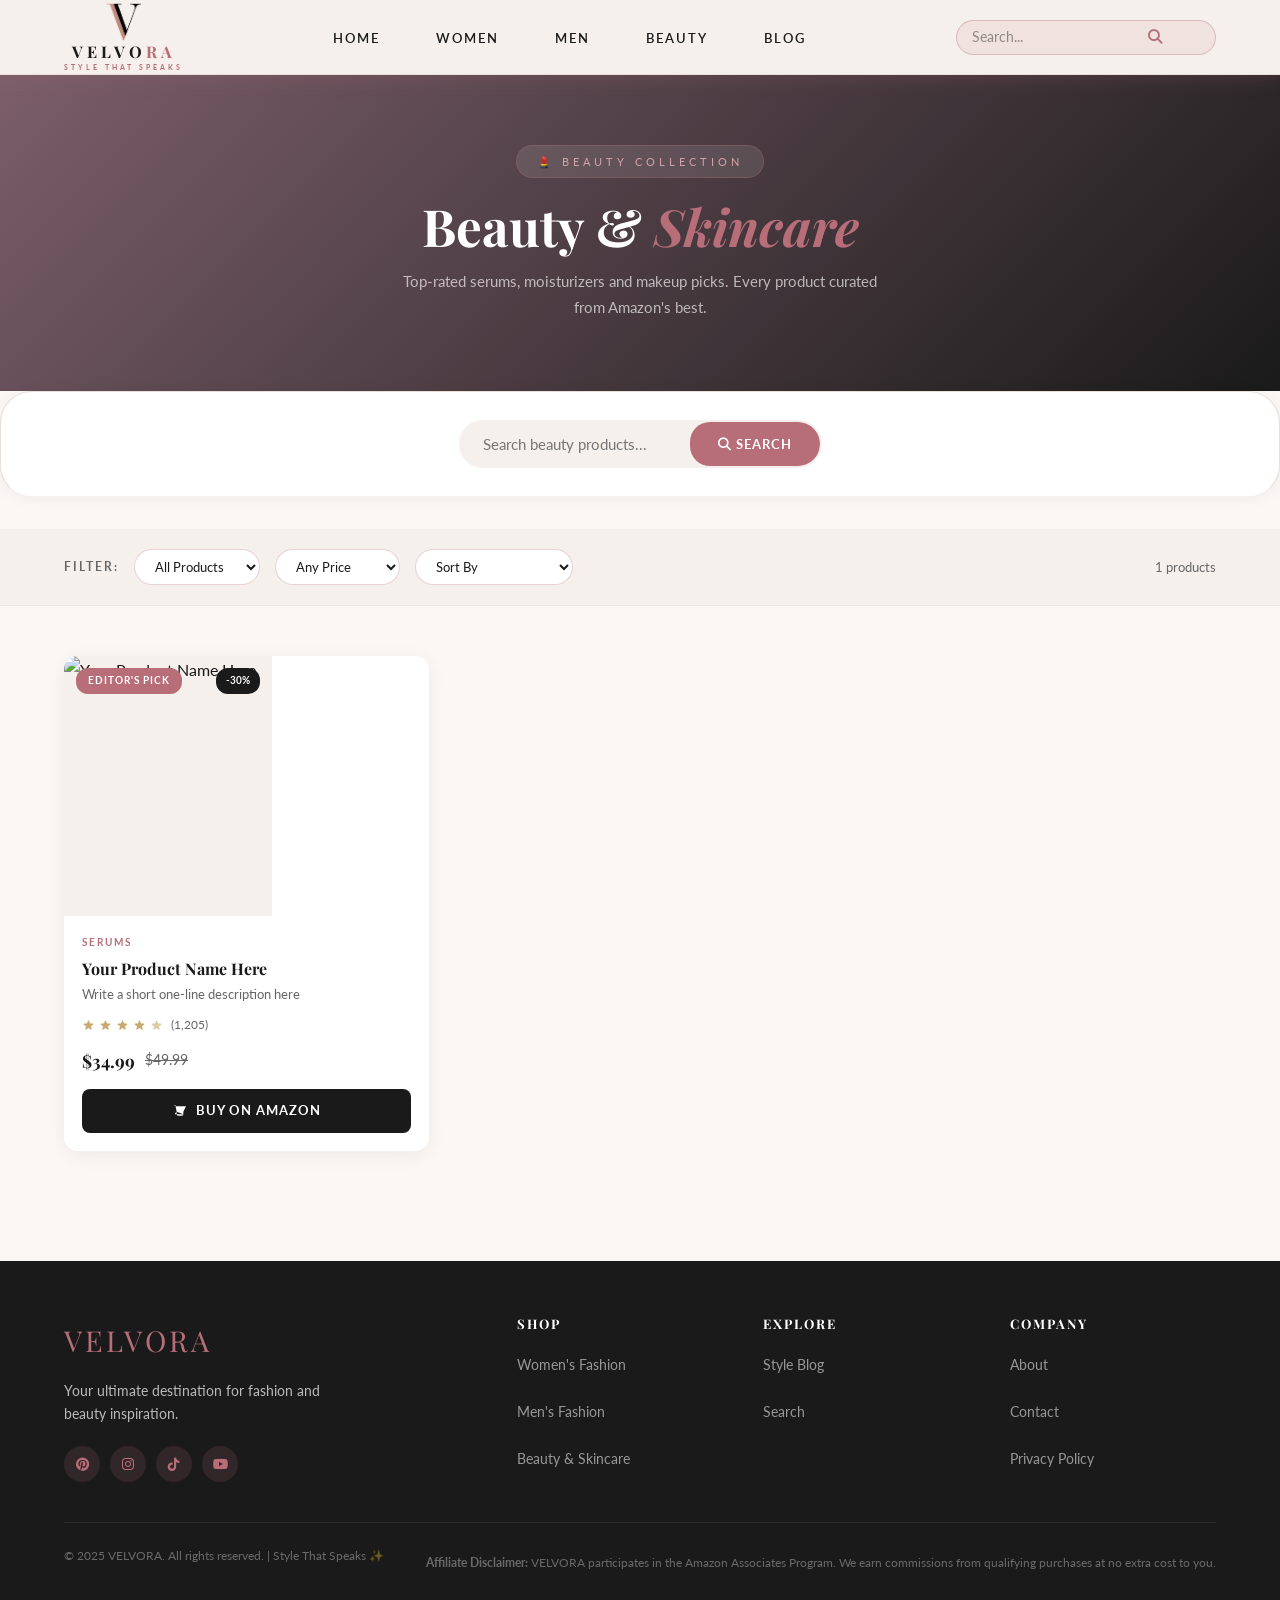
==== commit ef411153: "Refactor navbar styles and structure Updated navbar styles and structure for better responsiveness a" ====
--- a/beauty-skincare.html
+++ b/beauty-skincare.html
@@ -18,20 +18,20 @@
     :root{--rose-gold:#B76E79;--rose-gold-light:#D4A0A8;--rose-gold-dark:#8B4E58;--black:#1a1a1a;--dark-gray:#2d2d2d;--medium-gray:#666;--light-gray:#f0f0f0;--beige:#F5F0EB;--cream:#FAF7F4;--white:#fff;--gold:#C9A96E}
     *{margin:0;padding:0;box-sizing:border-box}
     body{font-family:'Lato',sans-serif;background:var(--cream);color:var(--black);line-height:1.7}
-    .navbar{background:var(--black);padding:0 5%;display:flex;align-items:center;justify-content:space-between;position:sticky;top:0;z-index:1000;height:70px;box-shadow:0 2px 20px rgba(0,0,0,.3)}
-    .nav-logo{font-family:'Playfair Display',serif;font-size:1.8rem;color:var(--rose-gold);text-decoration:none;letter-spacing:3px;font-weight:700;line-height:1}
-    .nav-logo span{color:var(--white);font-size:.55rem;letter-spacing:4px;display:block;text-align:center;font-family:'Lato',sans-serif;font-weight:300}
-    .nav-links{display:flex;list-style:none;gap:2rem;align-items:center}
-    .nav-links a{color:var(--white);text-decoration:none;font-size:.82rem;letter-spacing:2px;text-transform:uppercase;transition:color .3s}
-    .nav-links a:hover,.nav-links a.active{color:var(--rose-gold)}
-    .nav-search{display:flex;align-items:center;background:rgba(255,255,255,.08);border-radius:25px;padding:6px 15px;border:1px solid rgba(183,110,121,.3)}
-    .nav-search input{background:none;border:none;color:var(--white);outline:none;font-size:.85rem;width:160px;font-family:'Lato',sans-serif}
-    .nav-search input::placeholder{color:rgba(255,255,255,.45)}
-    .nav-search button{background:none;border:none;color:var(--rose-gold);cursor:pointer;font-size:.9rem;padding:0 0 0 8px}
-    .hamburger{display:none;color:var(--white);font-size:1.5rem;cursor:pointer}
-    .mobile-menu{display:none;flex-direction:column;background:var(--dark-gray);padding:20px 5%}
-    .mobile-menu.open{display:flex}
-    .mobile-menu a{color:var(--white);text-decoration:none;padding:12px 0;border-bottom:1px solid rgba(255,255,255,.08);font-size:.9rem}
+    
+    
+    
+    
+    
+    
+    
+    
+    
+    
+    
+    
+    
+    
     .page-hero{background:linear-gradient(135deg,#7B5E6A 0%,var(--black) 100%);padding:70px 5%;text-align:center}
     .page-hero-tag{display:inline-block;background:rgba(255,255,255,.1);color:var(--rose-gold-light);font-size:.7rem;letter-spacing:4px;text-transform:uppercase;padding:6px 20px;border-radius:20px;margin-bottom:18px;border:1px solid rgba(183,110,121,.3)}
     .page-hero h1{font-family:'Playfair Display',serif;font-size:clamp(2rem,5vw,3.2rem);color:var(--white);margin-bottom:12px}
@@ -96,17 +96,42 @@
     .footer-col ul li a{color:rgba(255,255,255,.55);text-decoration:none;font-size:.85rem;transition:color .3s}
     .footer-col ul li a:hover{color:var(--rose-gold)}
     .footer-bottom{border-top:1px solid rgba(255,255,255,.08);padding-top:22px;text-align:center;font-size:.75rem;color:rgba(255,255,255,.35);line-height:1.8}
-    @media(max-width:768px){.nav-links,.nav-search{display:none}.hamburger{display:block}.footer-grid{grid-template-columns:1fr}.filters-bar{flex-direction:column;align-items:flex-start}.result-count{margin-left:0}}
-  </style>
+    @media(max-width:768px){.nav-links,.footer-grid{grid-template-columns:1fr}.filters-bar{flex-direction:column;align-items:flex-start}.result-count{margin-left:0}}
+      /* ===== NAVBAR ===== */
+    .navbar{background:#F5F0EB;padding:0 5%;display:flex;align-items:center;justify-content:space-between;position:sticky;top:0;z-index:1000;height:75px;box-shadow:0 2px 20px rgba(183,110,121,.2);transition:box-shadow .3s}
+    .navbar.scrolled{box-shadow:0 4px 30px rgba(183,110,121,.3)}
+    .nav-logo{text-decoration:none;display:flex;flex-direction:column;align-items:center;gap:3px;line-height:1;transition:opacity .3s}
+    .nav-logo:hover{opacity:.8}
+    .nav-logo .logo-v-img{height:38px;width:auto;object-fit:contain;display:block}
+    .nav-logo .logo-text{display:flex;align-items:baseline;letter-spacing:4px;font-family:'Playfair Display',serif;font-size:1rem;font-weight:700;text-transform:uppercase}
+    .nav-logo .logo-black{color:#1a1a1a}
+    .nav-logo .logo-rose{color:#B76E79}
+    .nav-logo .logo-tagline{color:#B76E79;font-size:.45rem;letter-spacing:3px;font-family:'Lato',sans-serif;font-weight:700;text-transform:uppercase;white-space:nowrap;margin-top:1px}
+    .nav-links{display:flex;list-style:none;gap:2rem;align-items:center}
+    .nav-links a{color:#1a1a1a;text-decoration:none;font-size:.82rem;letter-spacing:2px;text-transform:uppercase;transition:color .3s;font-weight:600}
+    .nav-links a:hover,.nav-links a.active{color:#B76E79}
+    .nav-search{display:flex;align-items:center;background:rgba(183,110,121,.1);border-radius:25px;padding:6px 15px;border:1.5px solid rgba(183,110,121,.35)}
+    .nav-search input{background:none;border:none;color:#1a1a1a;outline:none;font-size:.85rem;width:160px;font-family:'Lato',sans-serif}
+    .nav-search input::placeholder{color:rgba(0,0,0,.4)}
+    .nav-search button{background:none;border:none;color:#B76E79;cursor:pointer;font-size:.9rem;padding:0 0 0 8px}
+    .hamburger{display:none;color:#1a1a1a;font-size:1.5rem;cursor:pointer;background:none;border:none}
+    .mobile-menu{display:none;flex-direction:column;background:#F5F0EB;padding:20px 5%;border-bottom:2px solid rgba(183,110,121,.2)}
+    .mobile-menu.open{display:flex}
+    .mobile-menu a{color:#1a1a1a;text-decoration:none;padding:12px 0;border-bottom:1px solid rgba(183,110,121,.15);font-size:.9rem;letter-spacing:1px;font-weight:600}
+    </style>
 </head>
 <body>
-<nav class="navbar">
-  <a href="index.html" class="nav-logo">VELVORA<span>Style That Speaks</span></a>
+<nav class="navbar" id="navbar">
+  <a href="index.html" class="nav-logo">
+    <img src="images/v-symbol.png" alt="V" class="logo-v-img">
+    <div class="logo-text"><span class="logo-black">VELVO</span><span class="logo-rose">RA</span></div>
+    <span class="logo-tagline">Style That Speaks</span>
+  </a>
   <ul class="nav-links">
     <li><a href="index.html">Home</a></li>
     <li><a href="womens-fashion.html">Women</a></li>
     <li><a href="mens-fashion.html">Men</a></li>
-    <li><a href="beauty-skincare.html" class="active">Beauty</a></li>
+    <li><a href="beauty-skincare.html">Beauty</a></li>
     <li><a href="blog.html">Blog</a></li>
   </ul>
   <div class="nav-search">
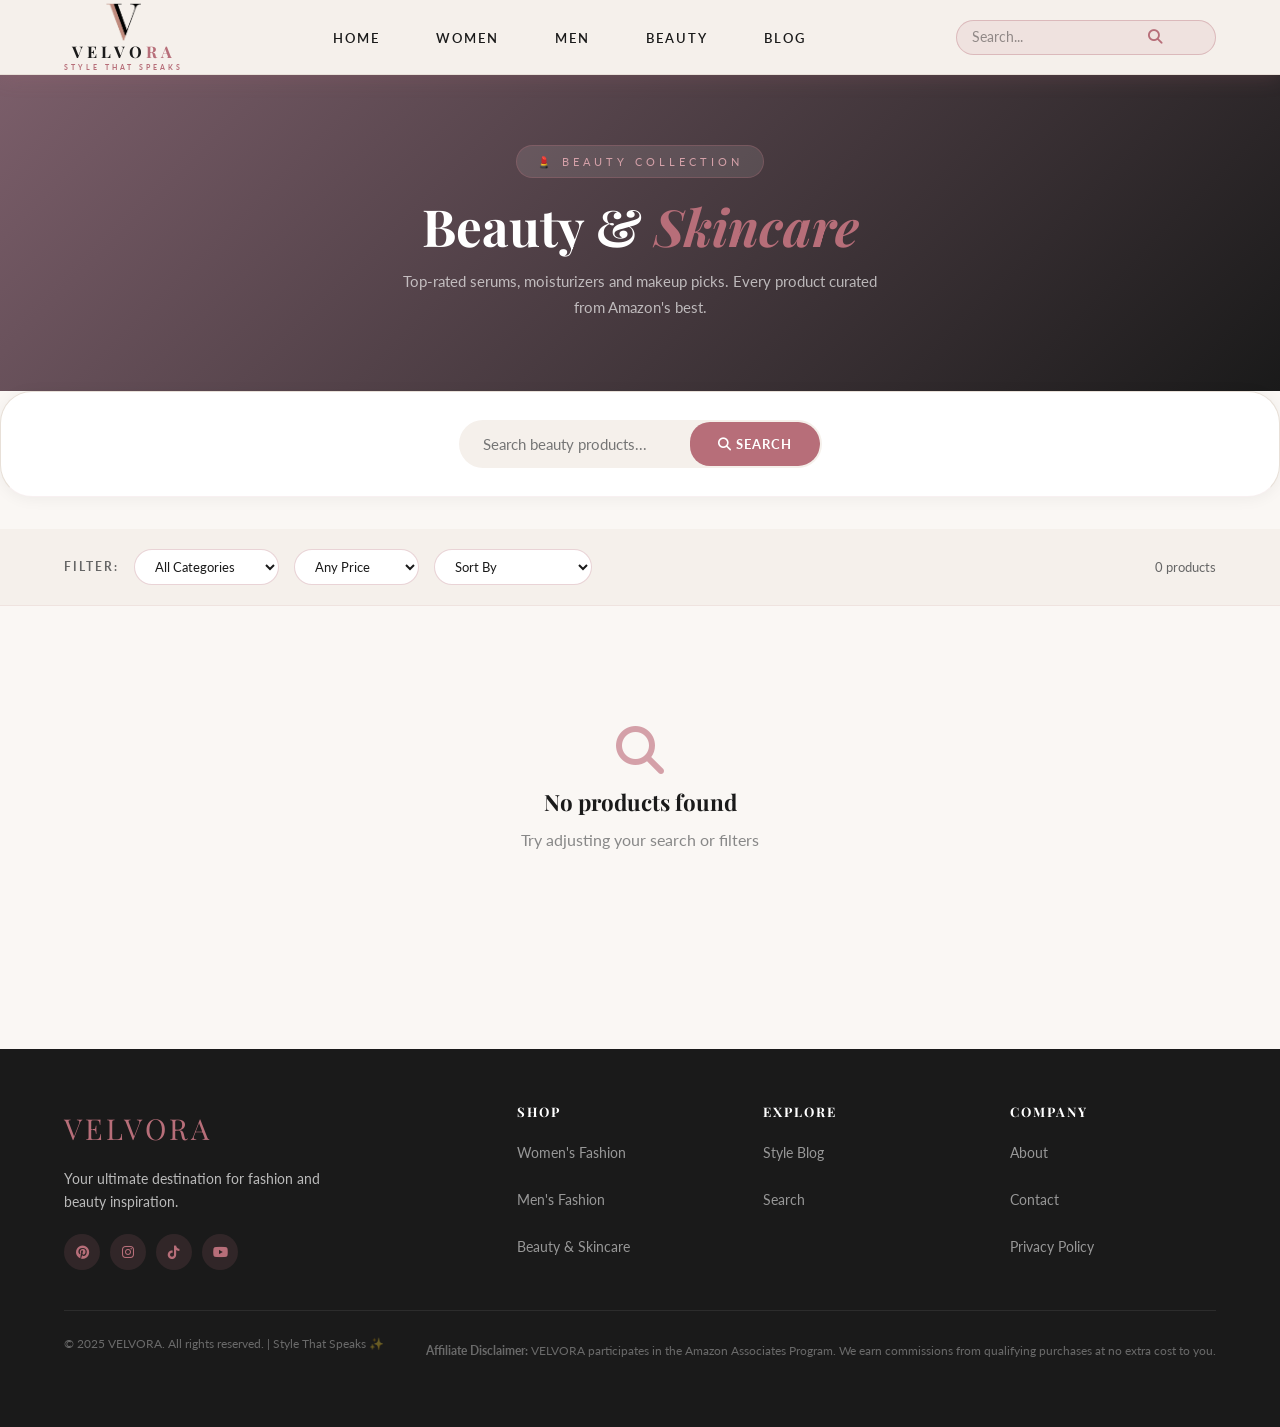
==== commit f0dcc8d7: "Update filter options with icons for categories" ====
--- a/beauty-skincare.html
+++ b/beauty-skincare.html
@@ -166,11 +166,15 @@
 <div class="filters-bar">
   <span class="filter-label">Filter:</span>
   <select class="filter-select" id="subcatFilter" onchange="applyFilters()">
-    <option value="">All Products</option>
-    <option value="Serums">Serums</option>
-    <option value="Moisturizers">Moisturizers</option>
-    <option value="Makeup">Makeup</option>
-    <option value="Cleansers">Cleansers</option>
+    <option value="">All Categories</option>
+    <option value="Serums">💧 Serums</option>
+    <option value="Moisturizers">🧴 Moisturizers</option>
+    <option value="Makeup">💄 Makeup</option>
+    <option value="Cleansers">🫧 Cleansers</option>
+    <option value="Sunscreen">☀️ Sunscreen</option>
+    <option value="Lip Care">💋 Lip Care</option>
+    <option value="Eye Care">👁️ Eye Care</option>
+    <option value="Hair Care">💇 Hair Care</option>
   </select>
   <select class="filter-select" id="priceFilter" onchange="applyFilters()">
     <option value="">Any Price</option>
